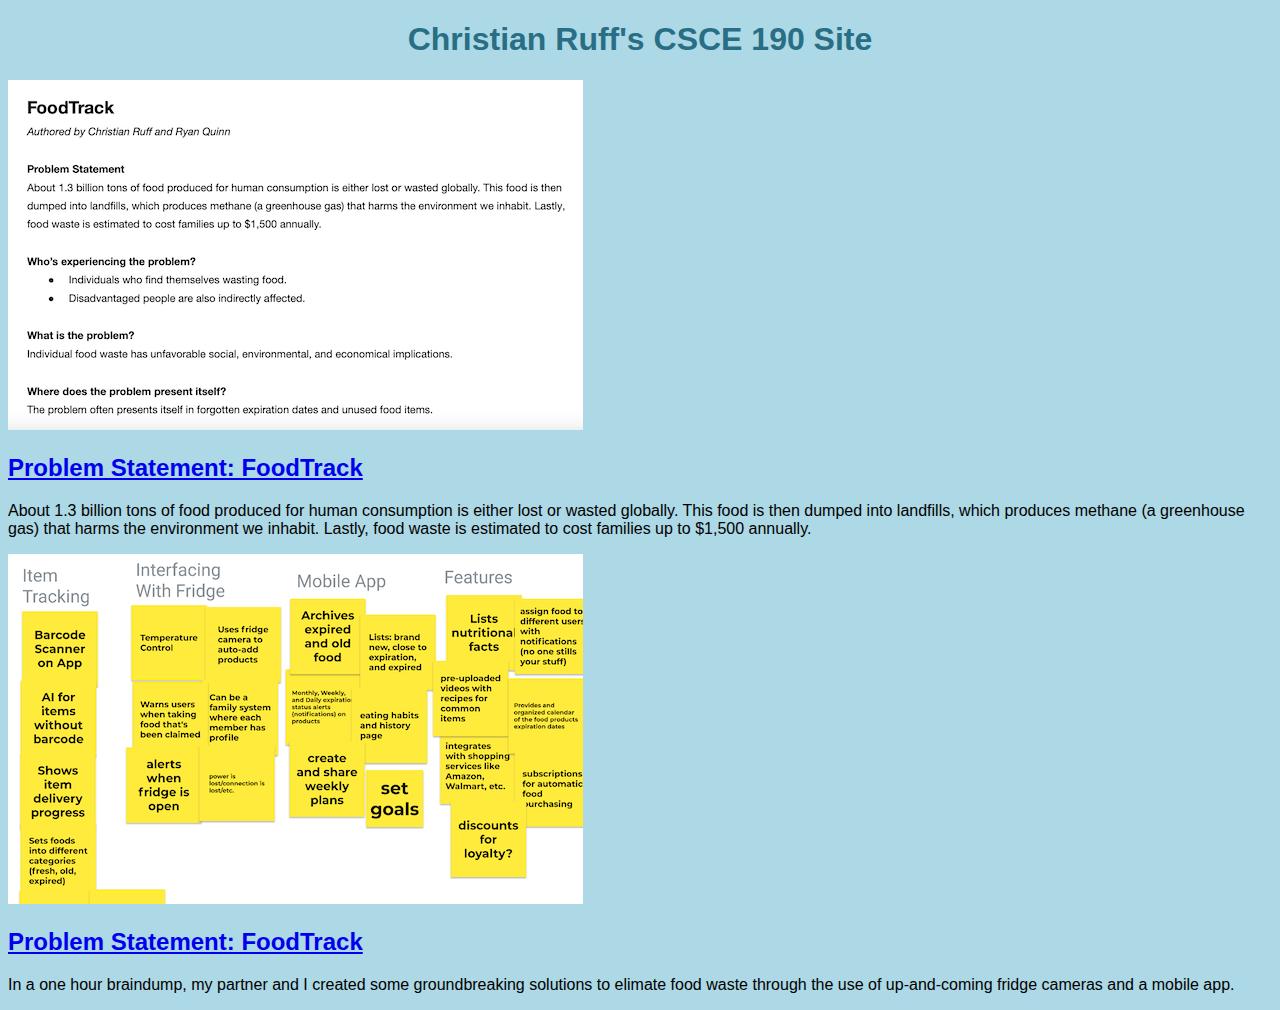
==== index.html @ dac73f60 "Add files via upload" ====
<!DOCTYPE html>
<html>
    <head>
        <title>CSCE 190: Christian Ruff</title>
        <link rel="stylesheet" href="styles.css"/>
    </head>
    <body>
        <h1>Christian Ruff's CSCE 190 Site</h1>

        <!--img size 575x350-->
        
        <!--Problem Statement-->
        <section class = "assignment">
            <a href="files/problem-statement.pdf"><img src ="images/problem-statement.png"/></a>
            <section class = "ass-details">
                <a href="files/problem-statement.pdf"><h2>Problem Statement: FoodTrack</h2></a>
                <p>About 1.3 billion tons of food produced for human consumption is either lost or wasted globally. This food is then dumped into landfills, which produces methane (a greenhouse gas) that harms the environment we inhabit. Lastly, food waste is estimated to cost families up to $1,500 annually.</p>
            </section>
        </section>

        <!--Affinity Diagram-->
        <section class = "assignment">
            <a href="files/affinity-diagram-full.png"><img src ="images/affinity-diagram.png"/></a>
            <section class = "ass-details">
                <a href="files/affinity-diagram-full.png"><h2>Problem Statement: FoodTrack</h2></a>
                <p>In a one hour braindump, my partner and I created some groundbreaking solutions to elimate food waste through the use of up-and-coming fridge cameras and a mobile app.</p>
            </section>
        </section>

    </body>
</html>
---- styles.css ----
body {
    background: #ADD8E6;
    font-family: Helvetica, Arial, sans-serif;
}

h1 {
    color: #286e84;
    text-align: center;
}
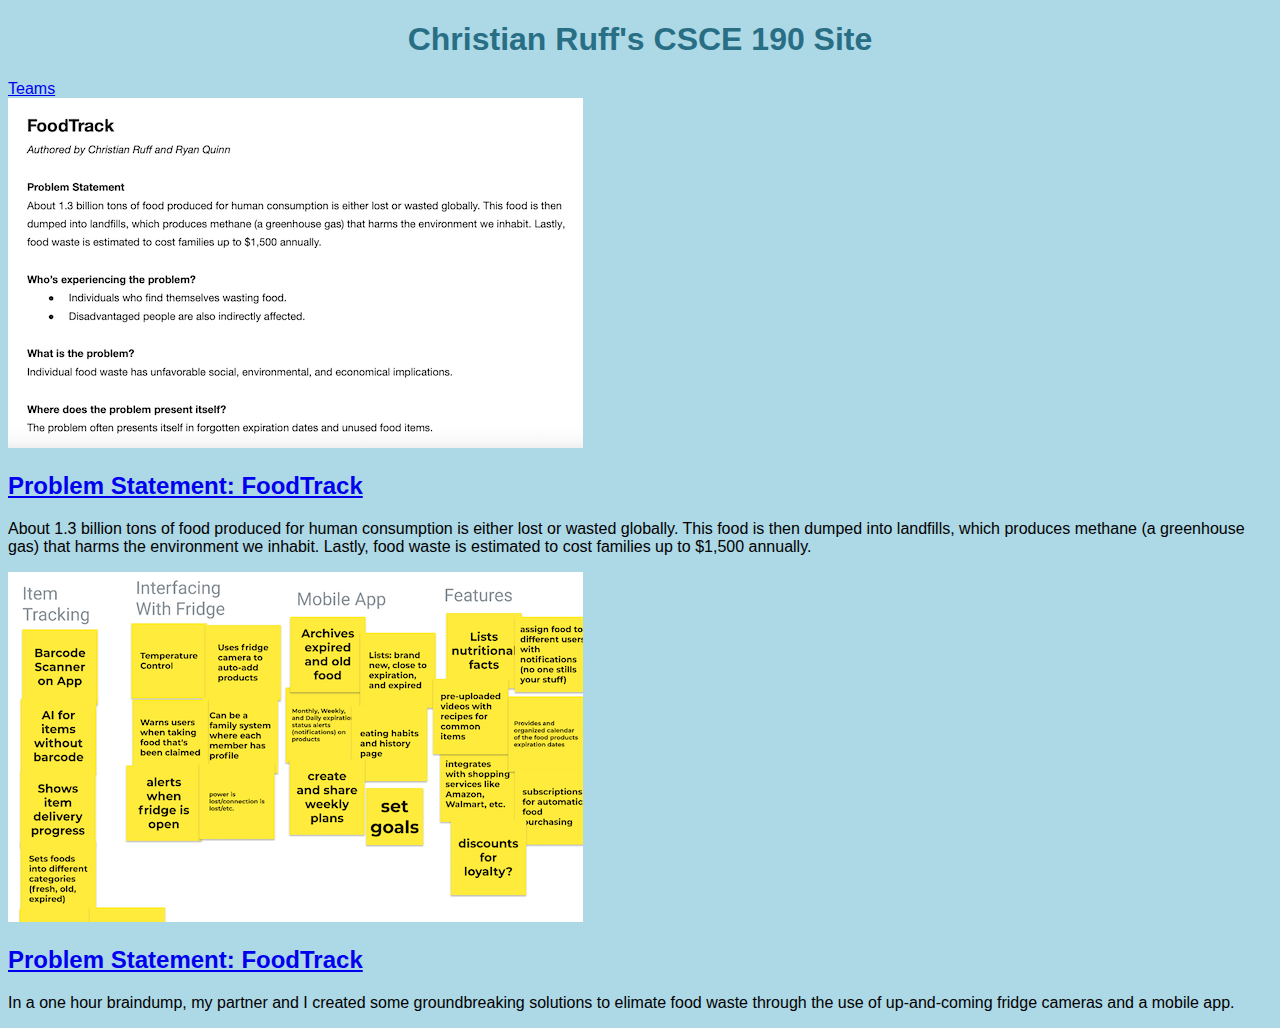
==== commit 161805c1: "Add files via upload" ====
--- a/index.html
+++ b/index.html
@@ -6,6 +6,8 @@
     </head>
     <body>
         <h1>Christian Ruff's CSCE 190 Site</h1>
+        <a href="https://docs.google.com/spreadsheets/d/1dlmD2AGsU2QKK2Fu9AB7Hv_I6vjcn0D4-PguEnmNmrg/edit#gid=0">Teams</a>
+        </br>
 
         <!--img size 575x350-->
         
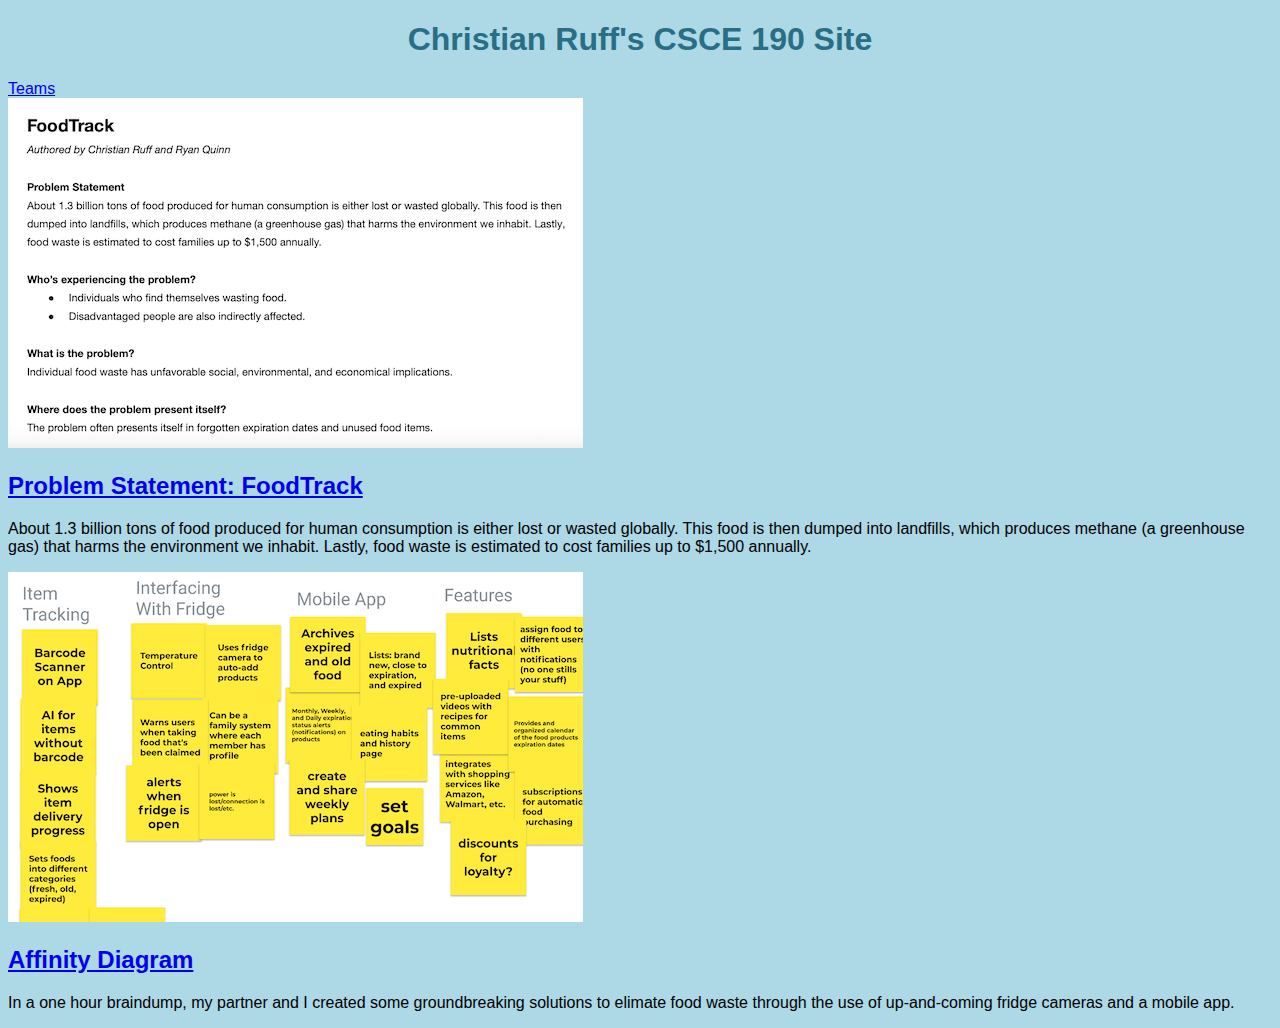
==== commit 3925f49e: "Fixing naming issue" ====
--- a/index.html
+++ b/index.html
@@ -24,10 +24,10 @@
         <section class = "assignment">
             <a href="files/affinity-diagram-full.png"><img src ="images/affinity-diagram.png"/></a>
             <section class = "ass-details">
-                <a href="files/affinity-diagram-full.png"><h2>Problem Statement: FoodTrack</h2></a>
+                <a href="files/affinity-diagram-full.png"><h2>Affinity Diagram</h2></a>
                 <p>In a one hour braindump, my partner and I created some groundbreaking solutions to elimate food waste through the use of up-and-coming fridge cameras and a mobile app.</p>
             </section>
         </section>
 
     </body>
-</html>+</html>
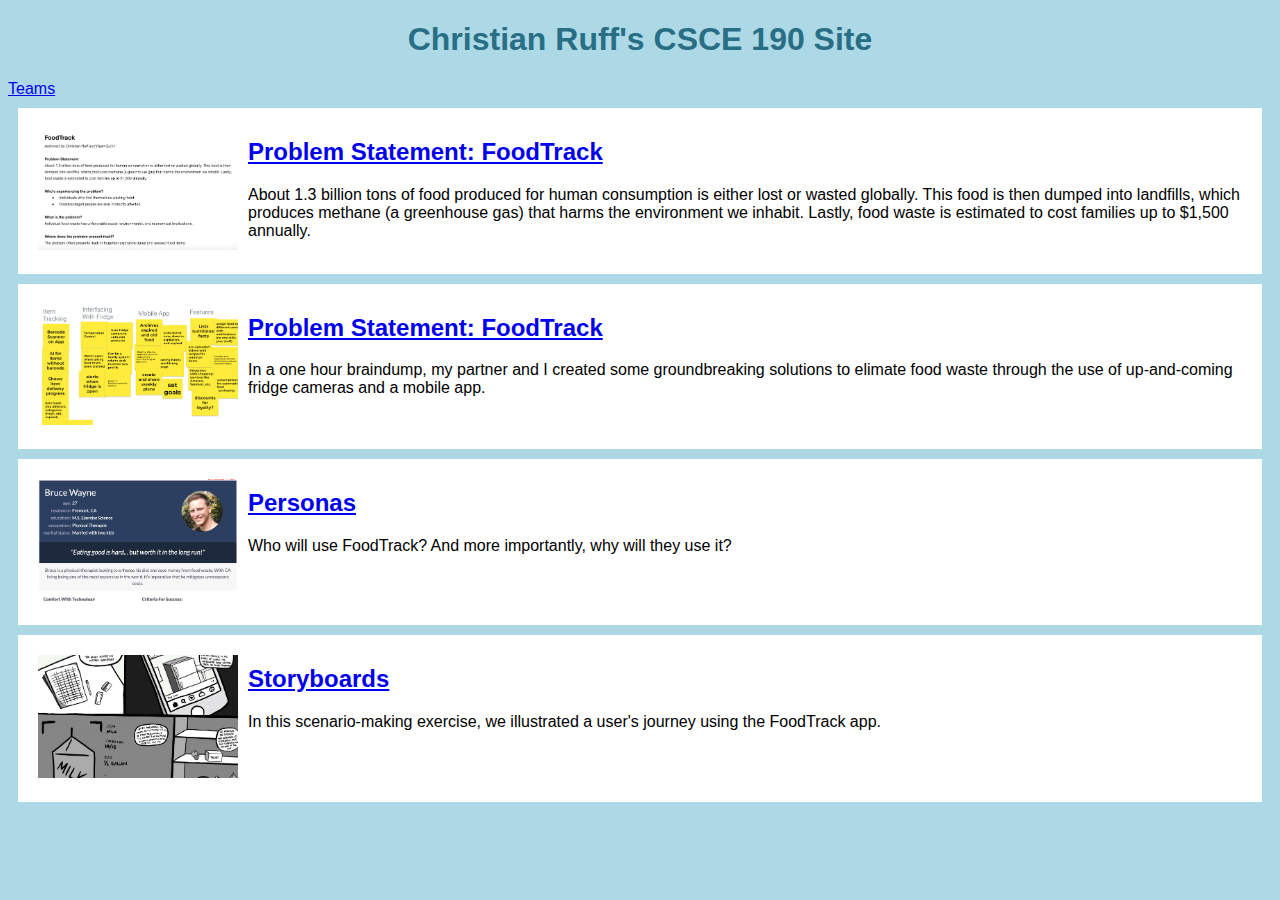
==== commit 9789fde0: "Add files via upload" ====
--- a/index.html
+++ b/index.html
@@ -24,10 +24,28 @@
         <section class = "assignment">
             <a href="files/affinity-diagram-full.png"><img src ="images/affinity-diagram.png"/></a>
             <section class = "ass-details">
-                <a href="files/affinity-diagram-full.png"><h2>Affinity Diagram</h2></a>
+                <a href="files/affinity-diagram-full.png"><h2>Problem Statement: FoodTrack</h2></a>
                 <p>In a one hour braindump, my partner and I created some groundbreaking solutions to elimate food waste through the use of up-and-coming fridge cameras and a mobile app.</p>
             </section>
         </section>
 
+        <!--Persona Assignment-->
+        <section class = "assignment">
+            <a href="files/persona.pdf"><img src ="images/personas.png"/></a>
+            <section class = "ass-details">
+                <a href="files/personas.pdf"><h2>Personas</h2></a>
+                <p>Who will use FoodTrack? And more importantly, why will they use it?</p>
+            </section>
+        </section>
+
+        <!--Storyboard Assignment-->
+        <section class = "assignment">
+            <a href="files/storyboard.pdf"><img src ="images/storyboard.png"/></a>
+            <section class = "ass-details">
+                <a href="files/storyboard.pdf"><h2>Storyboards</h2></a>
+                <p>In this scenario-making exercise, we illustrated a user's journey using the FoodTrack app.</p>
+            </section>
+        </section>
+
     </body>
-</html>
+</html>--- a/styles.css
+++ b/styles.css
@@ -1,6 +1,18 @@
 body {
     background: #ADD8E6;
     font-family: Helvetica, Arial, sans-serif;
+}
+
+.assignment {
+    display: flex;
+    padding: 10px;
+    margin: 10px;
+    background: white;
+}
+
+.assignment img {
+    width: 200px;
+    padding: 10px;
 }
 
 h1 {
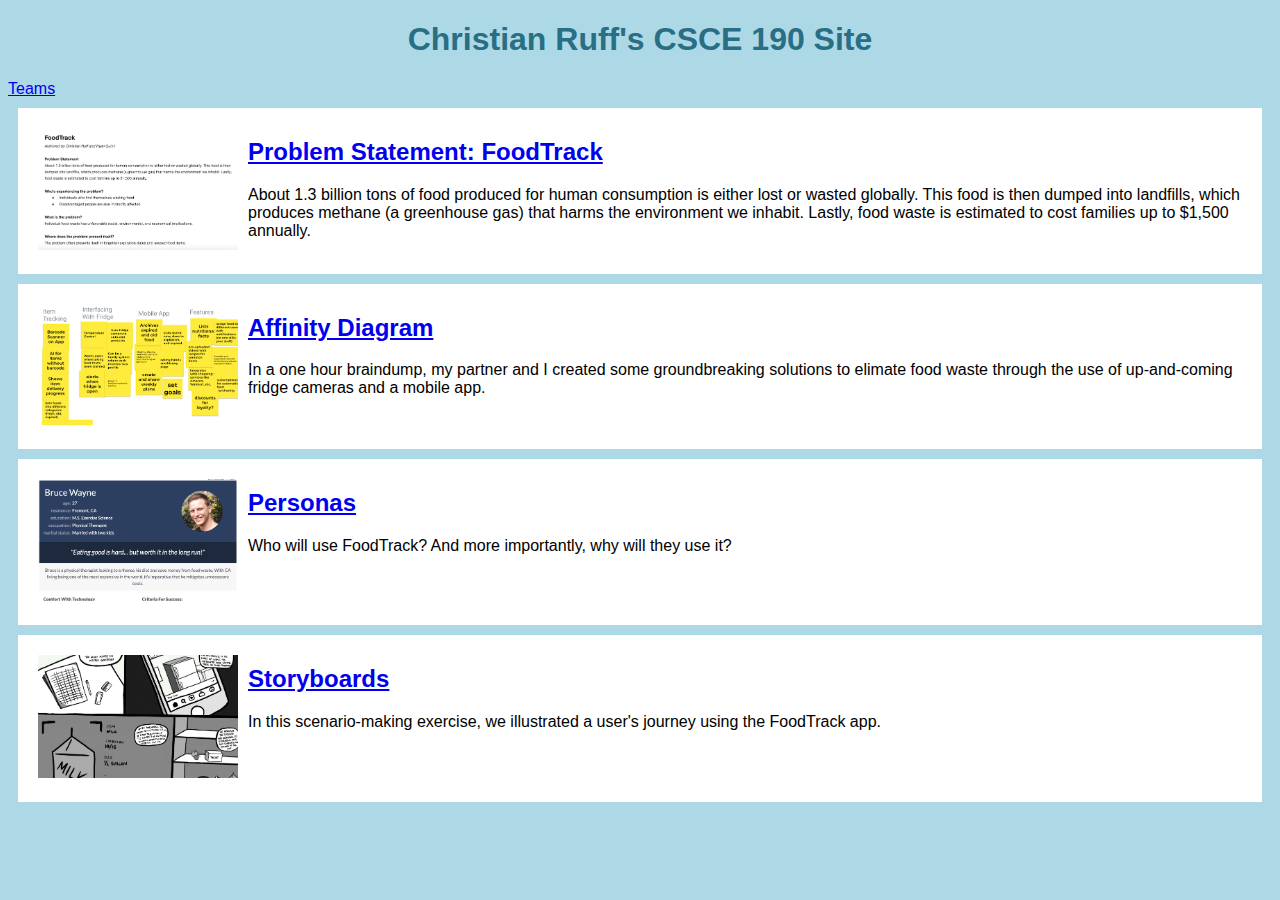
==== commit 00fe3f0a: "Add files via upload" ====
--- a/index.html
+++ b/index.html
@@ -24,7 +24,7 @@
         <section class = "assignment">
             <a href="files/affinity-diagram-full.png"><img src ="images/affinity-diagram.png"/></a>
             <section class = "ass-details">
-                <a href="files/affinity-diagram-full.png"><h2>Problem Statement: FoodTrack</h2></a>
+                <a href="files/affinity-diagram-full.png"><h2>Affinity Diagram</h2></a>
                 <p>In a one hour braindump, my partner and I created some groundbreaking solutions to elimate food waste through the use of up-and-coming fridge cameras and a mobile app.</p>
             </section>
         </section>
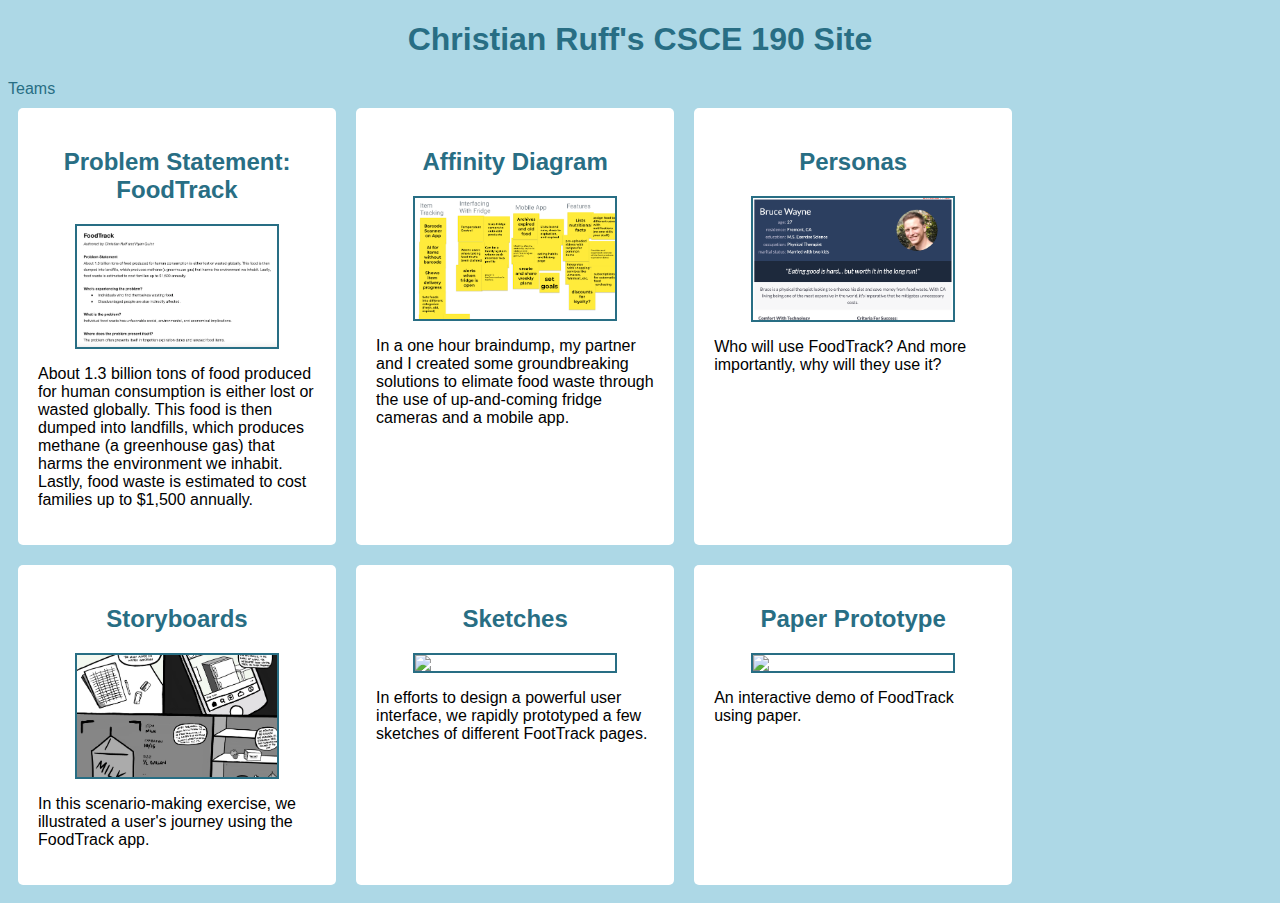
==== commit fbe7d480: "Add files via upload" ====
--- a/index.html
+++ b/index.html
@@ -4,48 +4,55 @@
         <title>CSCE 190: Christian Ruff</title>
         <link rel="stylesheet" href="styles.css"/>
     </head>
+
     <body>
         <h1>Christian Ruff's CSCE 190 Site</h1>
         <a href="https://docs.google.com/spreadsheets/d/1dlmD2AGsU2QKK2Fu9AB7Hv_I6vjcn0D4-PguEnmNmrg/edit#gid=0">Teams</a>
         </br>
-
-        <!--img size 575x350-->
-        
-        <!--Problem Statement-->
-        <section class = "assignment">
-            <a href="files/problem-statement.pdf"><img src ="images/problem-statement.png"/></a>
-            <section class = "ass-details">
+        <div class="assignments">
+            <!--img size 575x350-->
+            
+            <!--Problem Statement-->
+            <section class = "assignment">
                 <a href="files/problem-statement.pdf"><h2>Problem Statement: FoodTrack</h2></a>
+                <a href="files/problem-statement.pdf"><img src ="images/problem-statement.png"/></a>
                 <p>About 1.3 billion tons of food produced for human consumption is either lost or wasted globally. This food is then dumped into landfills, which produces methane (a greenhouse gas) that harms the environment we inhabit. Lastly, food waste is estimated to cost families up to $1,500 annually.</p>
             </section>
-        </section>
 
-        <!--Affinity Diagram-->
-        <section class = "assignment">
-            <a href="files/affinity-diagram-full.png"><img src ="images/affinity-diagram.png"/></a>
-            <section class = "ass-details">
+            <!--Affinity Diagram-->
+            <section class = "assignment">
                 <a href="files/affinity-diagram-full.png"><h2>Affinity Diagram</h2></a>
+                <a href="files/affinity-diagram-full.png"><img src ="images/affinity-diagram.png"/></a>
                 <p>In a one hour braindump, my partner and I created some groundbreaking solutions to elimate food waste through the use of up-and-coming fridge cameras and a mobile app.</p>
             </section>
-        </section>
 
-        <!--Persona Assignment-->
-        <section class = "assignment">
-            <a href="files/persona.pdf"><img src ="images/personas.png"/></a>
-            <section class = "ass-details">
+            <!--Persona Assignment-->
+            <section class = "assignment">
                 <a href="files/personas.pdf"><h2>Personas</h2></a>
+                <a href="files/persona.pdf"><img src ="images/personas.png"/></a>
                 <p>Who will use FoodTrack? And more importantly, why will they use it?</p>
             </section>
-        </section>
 
-        <!--Storyboard Assignment-->
-        <section class = "assignment">
-            <a href="files/storyboard.pdf"><img src ="images/storyboard.png"/></a>
-            <section class = "ass-details">
+            <!--Storyboard Assignment-->
+            <section class = "assignment">
                 <a href="files/storyboard.pdf"><h2>Storyboards</h2></a>
+                <a href="files/storyboard.pdf"><img src ="images/storyboard.png"/></a>
                 <p>In this scenario-making exercise, we illustrated a user's journey using the FoodTrack app.</p>
             </section>
-        </section>
 
+            <!--Sketches Assignment-->
+            <section class = "assignment">
+                <a href="files/sketches.pdf"><h2>Sketches</h2></a>
+                <a href="files/sketches.pdf"><img src ="images/sketches.png"/></a>
+                <p>In efforts to design a powerful user interface, we rapidly prototyped a few sketches of different FootTrack pages.</p>
+            </section>
+
+            <!--Prototype Assignment-->
+            <section class = "assignment">
+                <a href="https://youtu.be/MK-qpmM3Eq4"><h2>Paper Prototype</h2></a>
+                <a href="https://youtu.be/MK-qpmM3Eq4"><img src ="images/paper-prototype.png"/></a>
+                <p>An interactive demo of FoodTrack using paper.</p>
+            </section>
+        </div>
     </body>
 </html>--- a/styles.css
+++ b/styles.css
@@ -3,19 +3,45 @@
     font-family: Helvetica, Arial, sans-serif;
 }
 
+.assignments {
+    display:flex;
+    flex-wrap:wrap;
+}
+
 .assignment {
-    display: flex;
-    padding: 10px;
+    padding: 20px;
     margin: 10px;
     background: white;
+    border-radius: 5px;
+    width: 22%;
 }
 
 .assignment img {
     width: 200px;
-    padding: 10px;
+    margin: 10px;
+    border: 2px solid #286e84;
+    display:block;
+    margin:auto;
+}
+
+.assignment img:hover {
+    border: 2px solid #0e3642;
 }
 
 h1 {
     color: #286e84;
     text-align: center;
+}
+
+h2 {
+    text-align: center;
+}
+
+a {
+    text-decoration: none;
+    color: #286e84;
+}
+
+a:hover {
+    color: #0e3642;
 }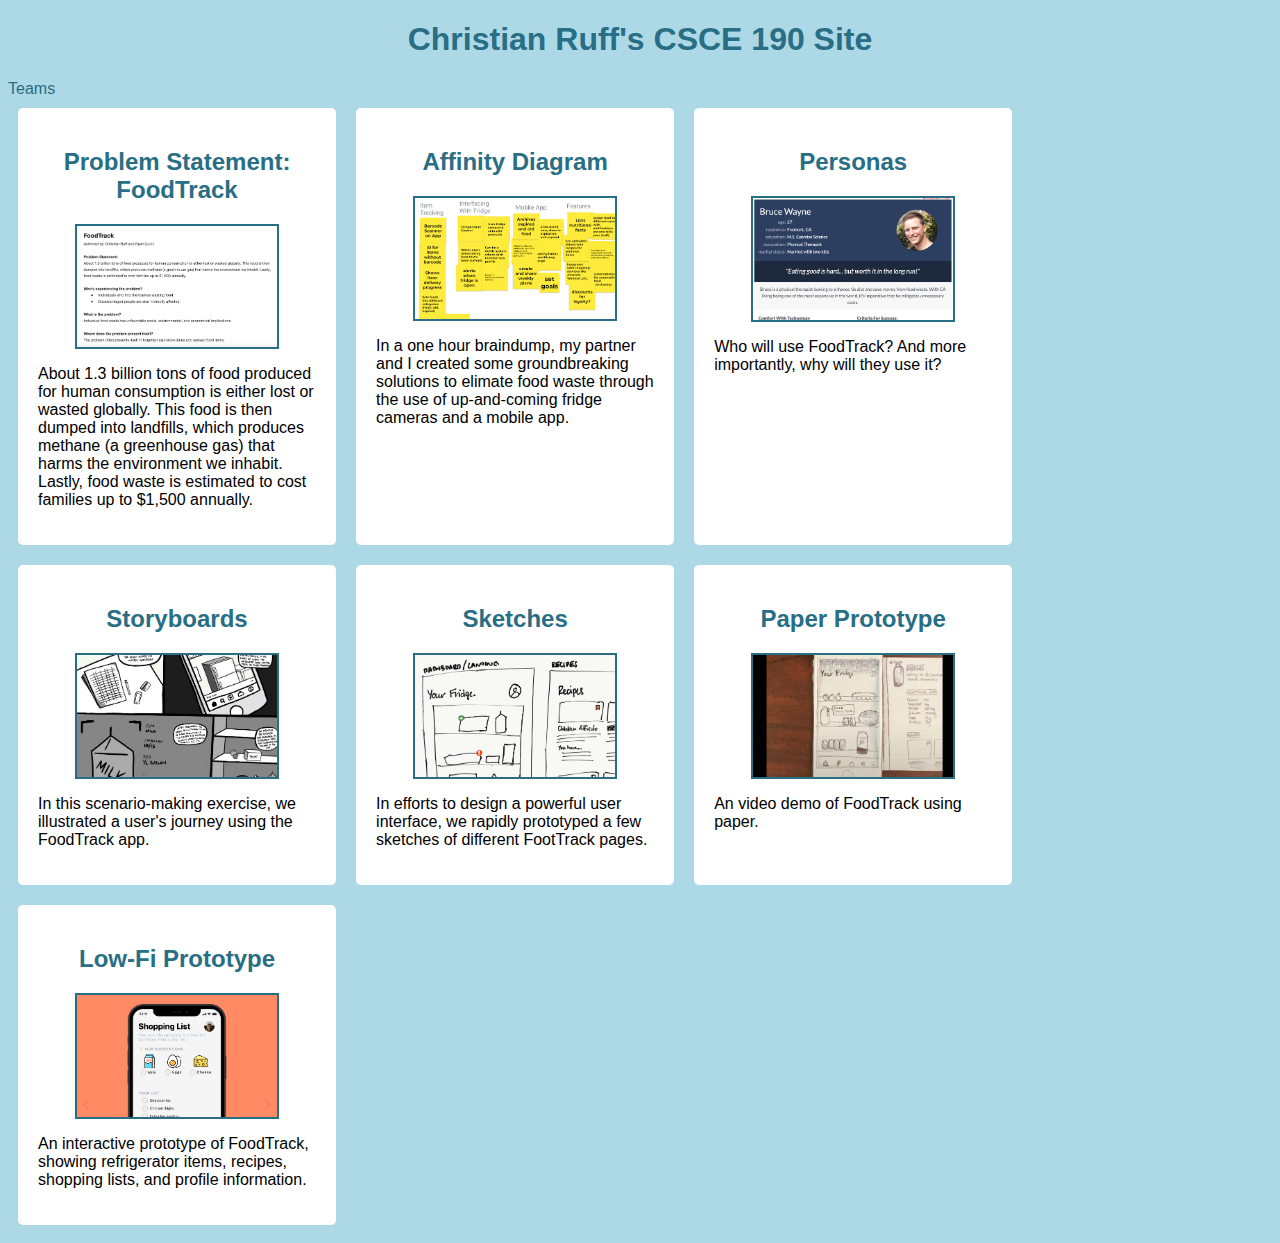
==== commit f0650fe4: "Add files via upload" ====
--- a/index.html
+++ b/index.html
@@ -51,7 +51,14 @@
             <section class = "assignment">
                 <a href="https://youtu.be/MK-qpmM3Eq4"><h2>Paper Prototype</h2></a>
                 <a href="https://youtu.be/MK-qpmM3Eq4"><img src ="images/paper-prototype.png"/></a>
-                <p>An interactive demo of FoodTrack using paper.</p>
+                <p>An video demo of FoodTrack using paper.</p>
+            </section>
+
+            <!--Low-Fidelity Prototype-->
+            <section class = "assignment">
+                <a href="files/low-fi-prototype/index.html"><h2>Low-Fi Prototype</h2></a>
+                <a href="files/low-fi-prototype/index.html"><img src ="images/low-fi prototype.png"/></a>
+                <p>An interactive prototype of FoodTrack, showing refrigerator items, recipes, shopping lists, and profile information.</p>
             </section>
         </div>
     </body>
